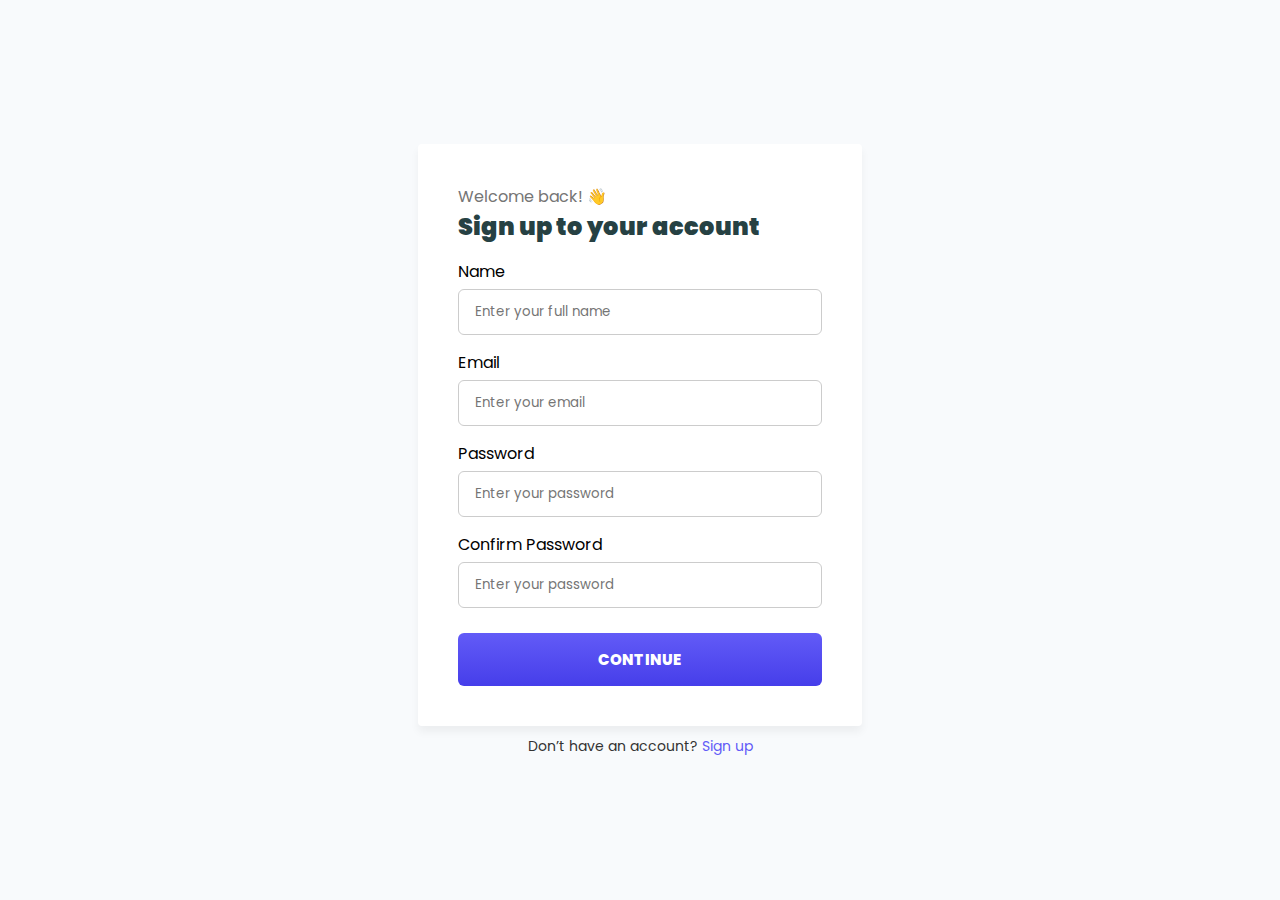
==== profile.html @ f1469ee9 "done" ====
<!DOCTYPE html>
<html lang="en">

<head>
    <meta charset="UTF-8">
    <meta name="viewport" content="width=device-width, initial-scale=1.0">
    <link rel="stylesheet" href="./style.css">
    <title>Document</title>
</head>

<body>
    <main>
        <div class="container">
            <h3 class="profile-title">Signup Successful!</h3>
            <div class="profile_area">
                <h3 class="profile-subtitle">Profile</h3>

                <div class="user-icon">
                    <img src="./user.png" alt="user-icon" width="80">
                </div>
                
                <p>Name : <span id="profileName"></span></p>

                <p>Email : <span id="profileEmail"></span></p>

                <p>Token : <span id="profileToken"></span></p>

                <p>Password : <span id="profilePassword"></span></p>

                <button class="btn" onclick="logout()">Logout</button>
            </div>
        </div>
    </main>
    <script src="./script.js"></script>
</body>

</html>
---- style.css ----
@import url('https://fonts.googleapis.com/css2?family=Poppins&display=swap');

* {
    margin: 0;
    padding: 0;
    box-sizing: border-box;
    font-family: 'Poppins', sans-serif;
}

a {
    text-decoration: none;
}

main {
    height: 100vh;
    display: flex;
    justify-content: center;
    align-items: center;
    background: #F8FAFC;
}

.container {
    display: flex;
    align-items: center;
    justify-content: center;
    flex-direction: column;
}

.form_area,
.profile_area {
    width: 444px;
    border-radius: 4px;
    background: #FFF;
    box-shadow: 0px 6px 8px 0px rgba(0, 0, 0, 0.05);
    padding: 40px;
}

.sub-title {
    color: #757575;
}

.title {
    color: #264143;
    font-weight: 900;
    font-size: 1.5em;
}

.form_group {
    display: flex;
    flex-direction: column;
    align-items: baseline;
    margin-top: 15px;
}

.form_style {
    width: 100%;
    padding: 12px 16px;
    border-radius: 6px;
    font-family: inherit;
    border: 1px solid #ccc;
    margin-top: 5px;
}

.form_style:focus {
    outline: none;
    border-color: #625BF7;
}

.btn {
    width: 100%;
    color: #fff;
    padding: 15px;
    margin: 25px 0px 0px;
    font-size: 15px;
    font-weight: 800;
    border: none;
    border-radius: 6px;
    background: linear-gradient(180deg, #625BF7 0%, #463EEA 100%);
    cursor: pointer;
}

.err {
    display: flex;
    justify-content: center;
    color: #625BF7;
    text-align: center;
    font-size: 18px;
    font-weight: 700;
}

.sign-up_link {
    color: #333;
    font-size: 14px;
    margin-top: 10px;
}

.sign-up_link a {
    color: #625BF7;
}

/* profile page css */

.profile-title {
    color: #625BF7;
    text-align: center;
    font-size: 24px;
    font-weight: 700;
    margin-bottom: 10px;
}

.profile-subtitle {
    color: #333;
    text-align: center;
    font-size: 24px;
    font-weight: 700;
}

.user-icon {
    text-align: center;
    margin: 10px 0;
}

.profile_area {
    text-align: center;
}

.profile_area p {
    color: #333;
    font-size: 18px;
}
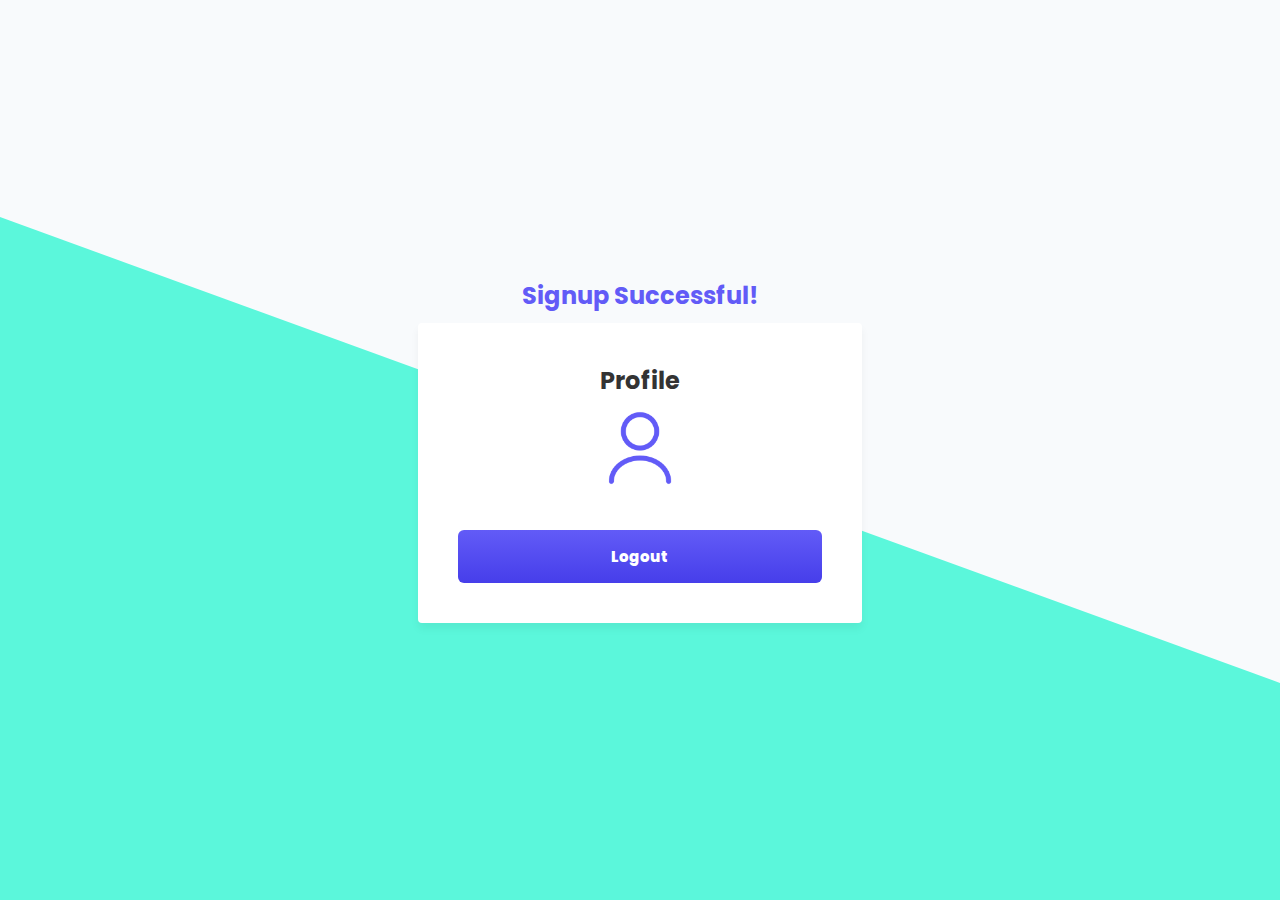
==== commit 6f22ac27: "done" ====
--- a/profile.html
+++ b/profile.html
@@ -10,6 +10,9 @@
 
 <body>
     <main>
+        <div class="profile-design">
+            <div class="profile-line"></div>
+        </div>
         <div class="container">
             <h3 class="profile-title">Signup Successful!</h3>
             <div class="profile_area">
@@ -19,19 +22,18 @@
                     <img src="./user.png" alt="user-icon" width="80">
                 </div>
                 
-                <p>Name : <span id="profileName"></span></p>
+                <div class="details">
+                    <!-- <p id="fullName">Full Name : ${}</p>
+                    <p id="email">Email : ${}</p>
+                    <p id="token">Token : ${}</p>
+                    <p id="pass">Password : ${}</p> -->
+                </div>
 
-                <p>Email : <span id="profileEmail"></span></p>
-
-                <p>Token : <span id="profileToken"></span></p>
-
-                <p>Password : <span id="profilePassword"></span></p>
-
-                <button class="btn" onclick="logout()">Logout</button>
+                <button class="logout-button btn">Logout</button>
             </div>
         </div>
     </main>
-    <script src="./script.js"></script>
+    <!-- <script src="./profile.js"></script> -->
 </body>
 
 </html>--- a/style.css
+++ b/style.css
@@ -19,11 +19,29 @@
     background: #F8FAFC;
 }
 
+.design{
+    position: absolute;
+    height: 100%;
+    width: 100%;
+    overflow: hidden;
+}
+
+.line{
+    position: absolute;
+    top: 50%;
+    left: 0%;
+    height: 150%;
+    width: 100%;
+    transform: skewY(20deg);
+    border-top: 8px solid #5BF7DB;
+}
+
 .container {
     display: flex;
     align-items: center;
     justify-content: center;
     flex-direction: column;
+    z-index: 1;
 }
 
 .form_area,
@@ -127,4 +145,31 @@
 .profile_area p {
     color: #333;
     font-size: 18px;
-}+}
+
+.profile-design{
+    position: absolute;
+    height: 100%;
+    width: 100%;
+    overflow: hidden;
+}
+.profile-line{
+    position: absolute;
+    top: 50%;
+    left: 0%;
+    height: 150%;
+    width: 100%;
+    background-color: #5BF7DB;
+    transform: skewY(20deg);
+}
+
+/* // `sm` applies to x-small devices (portrait phones, less than 576px) */
+@media (max-width: 510.98px) { 
+    .form_area, .profile_area{
+        width: 80vw;
+    }
+
+    .title {
+        font-size: 5vw;
+    }
+ }
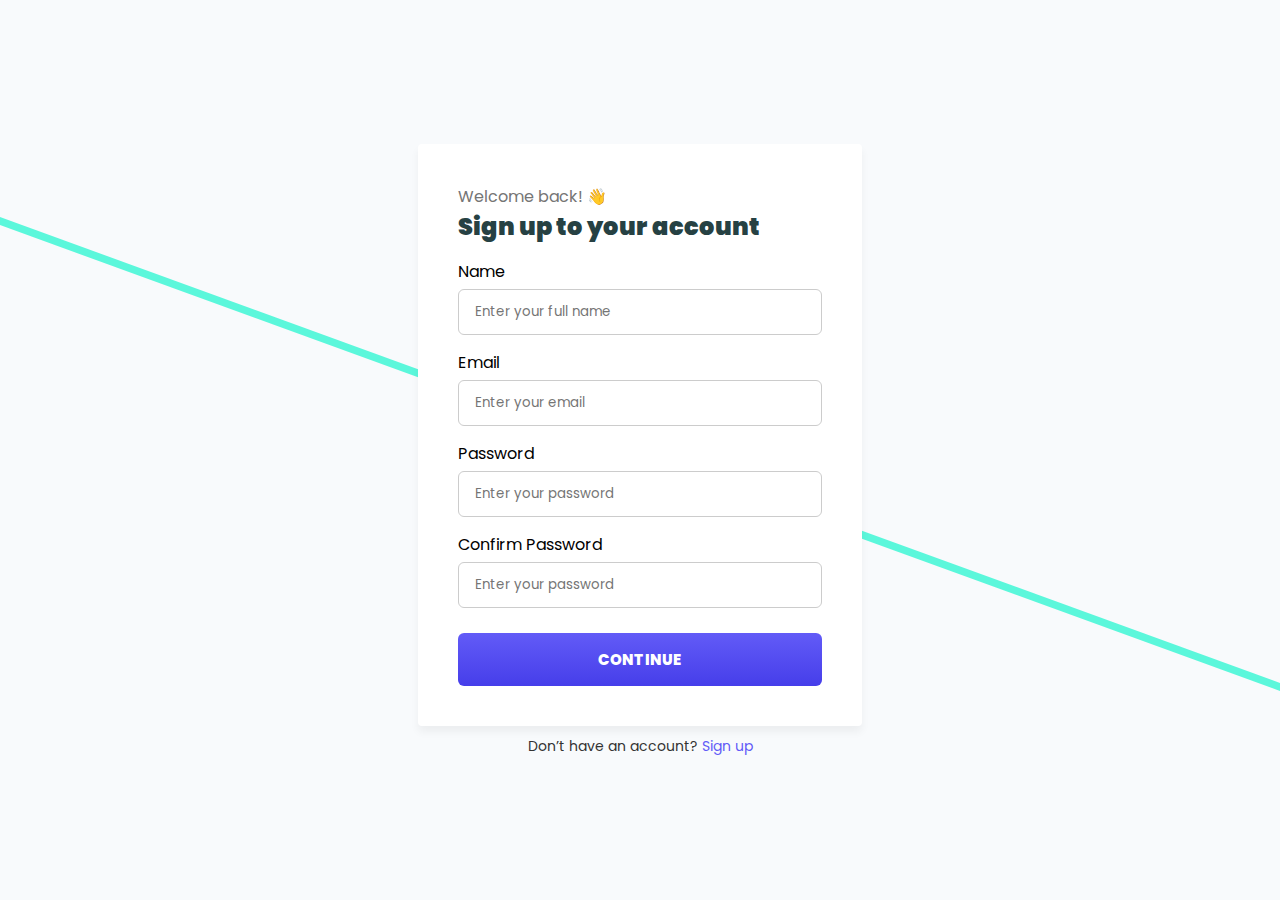
==== commit 99b4915f: "done" ====
--- a/profile.html
+++ b/profile.html
@@ -33,7 +33,7 @@
             </div>
         </div>
     </main>
-    <!-- <script src="./profile.js"></script> -->
+    <script src="./profile.js"></script>
 </body>
 
 </html>